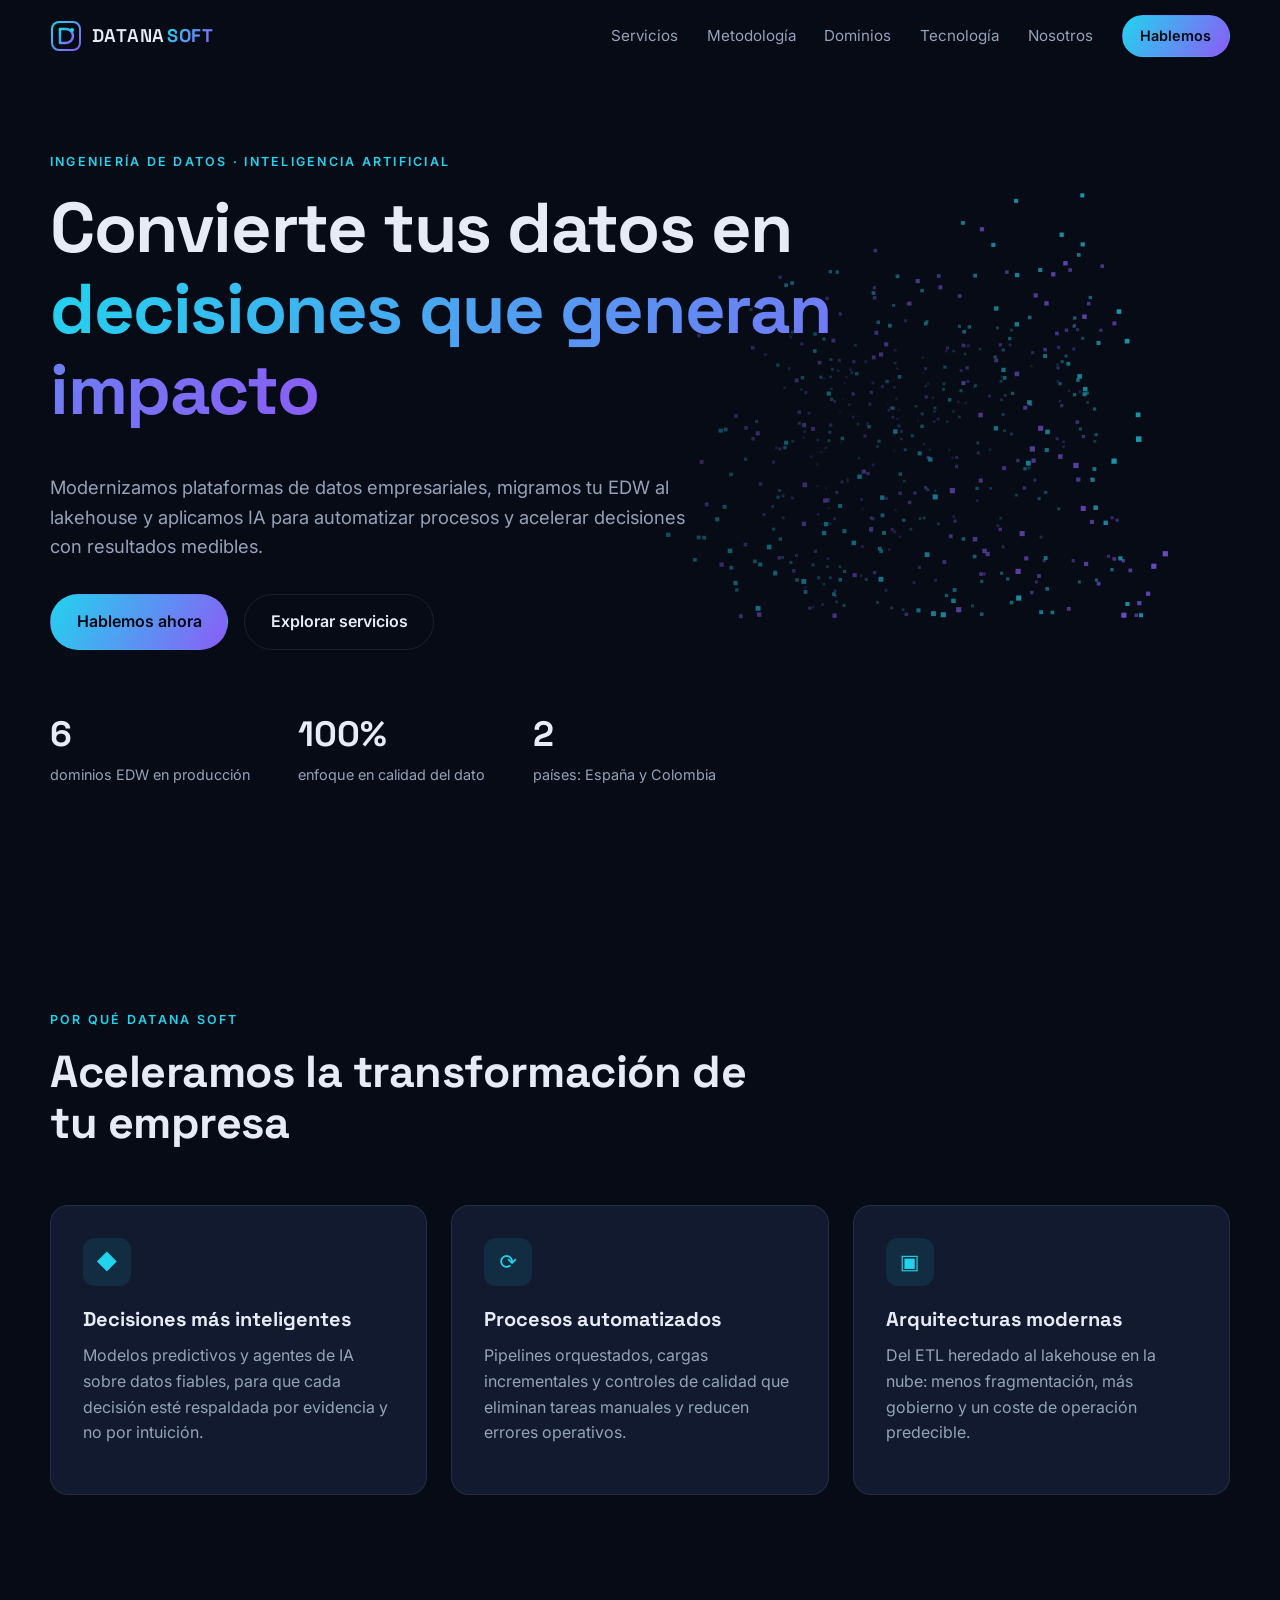
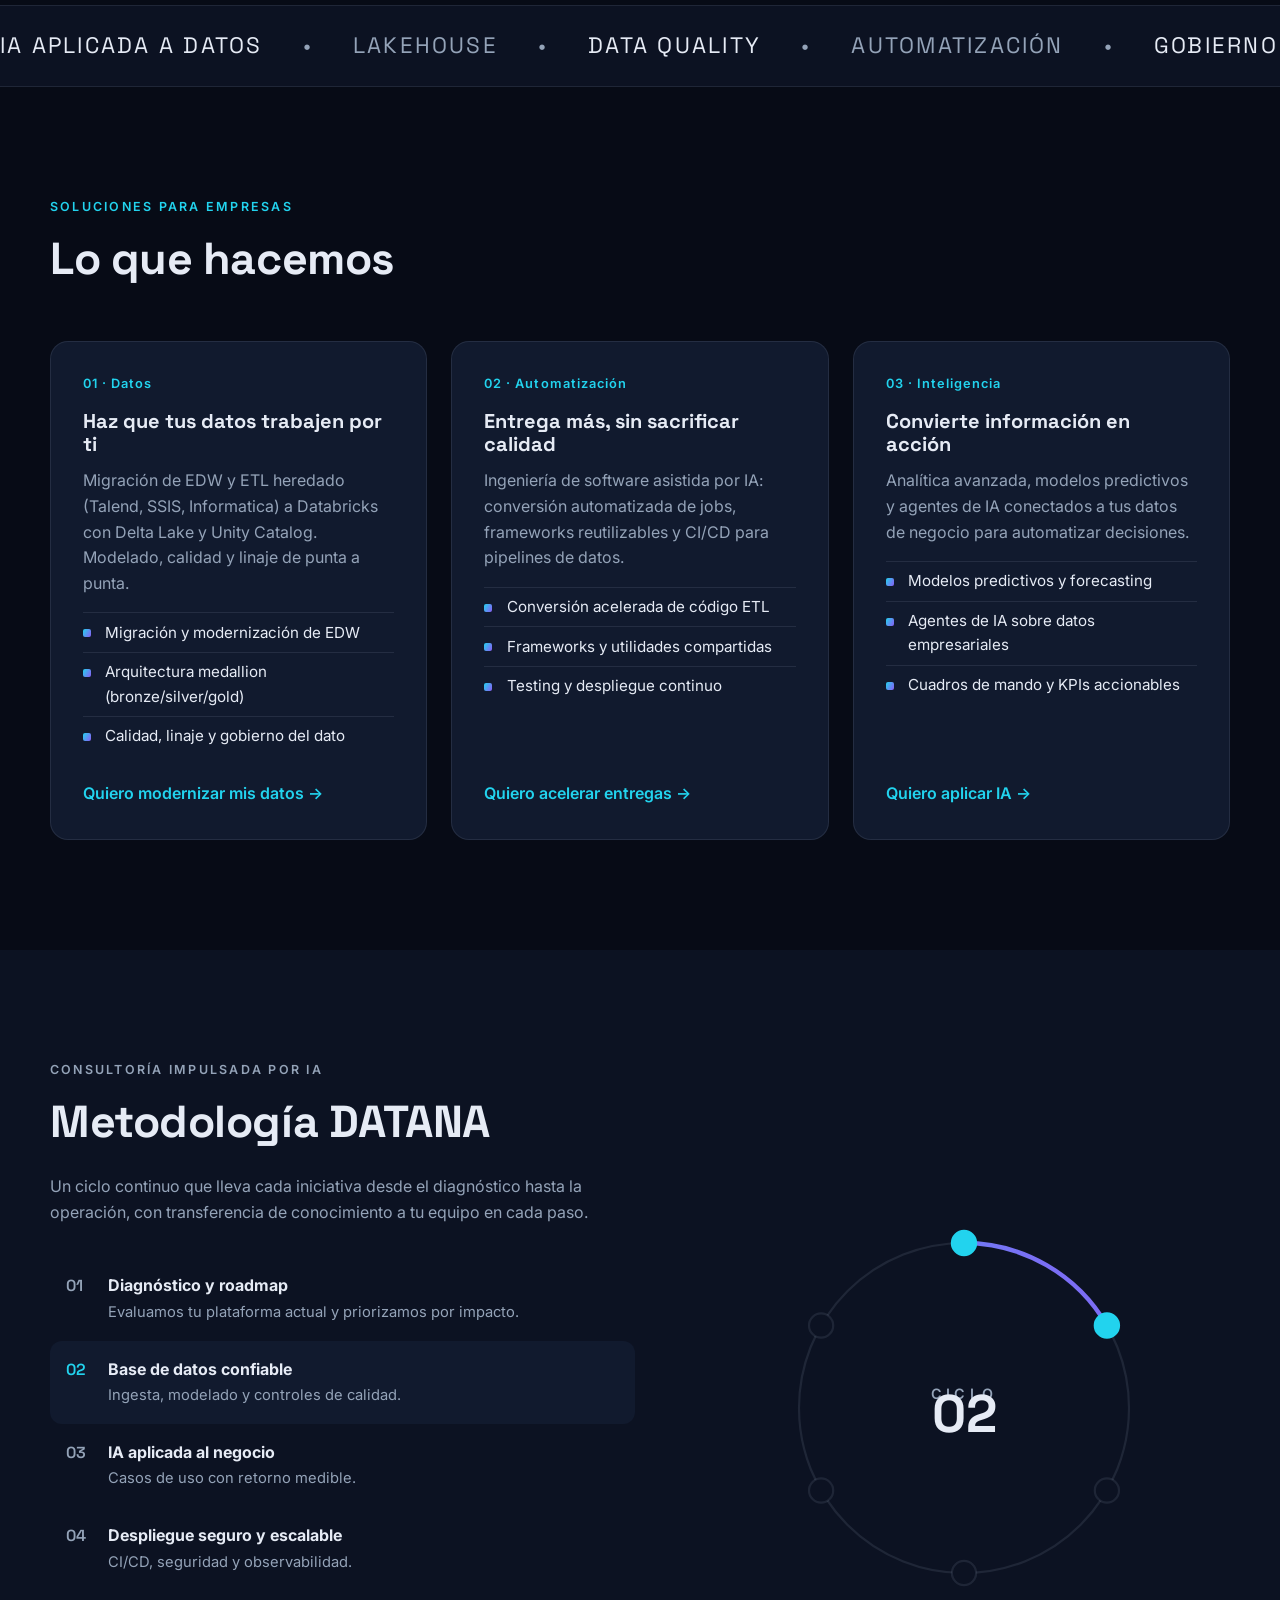
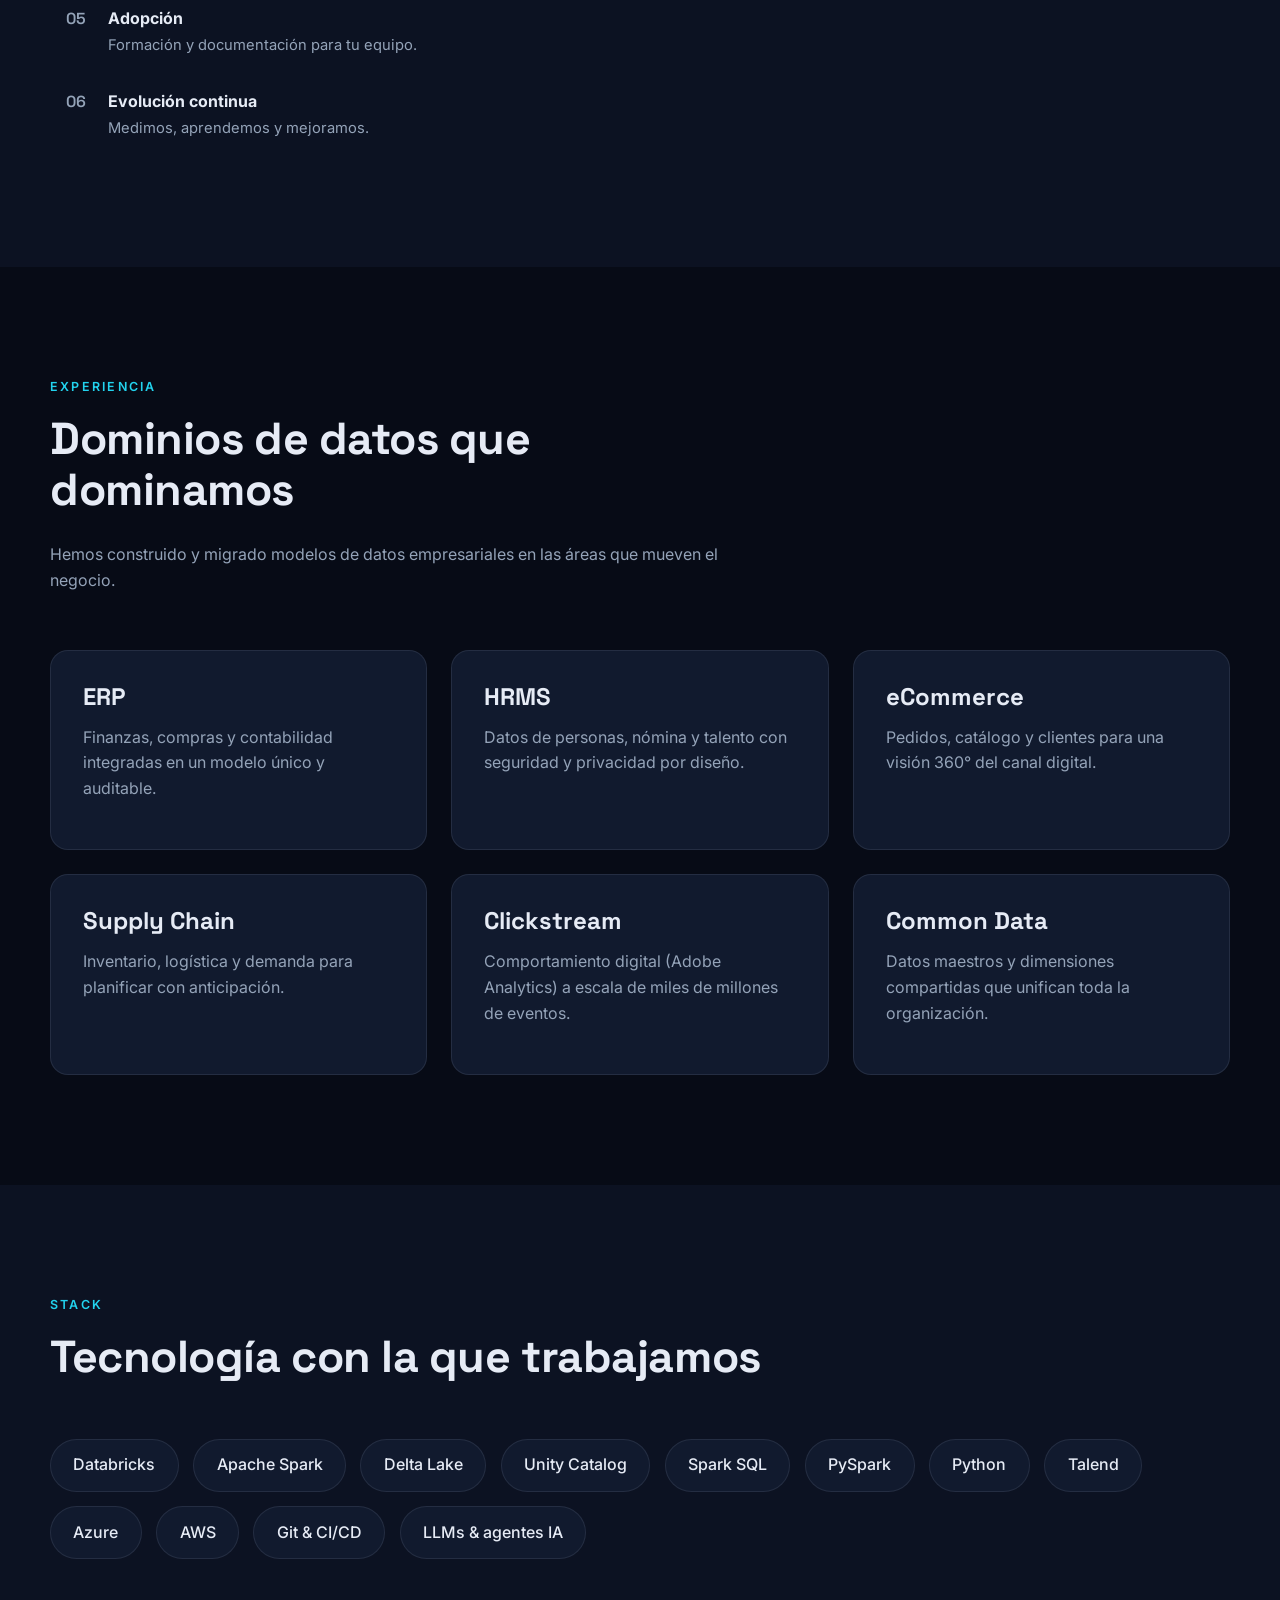
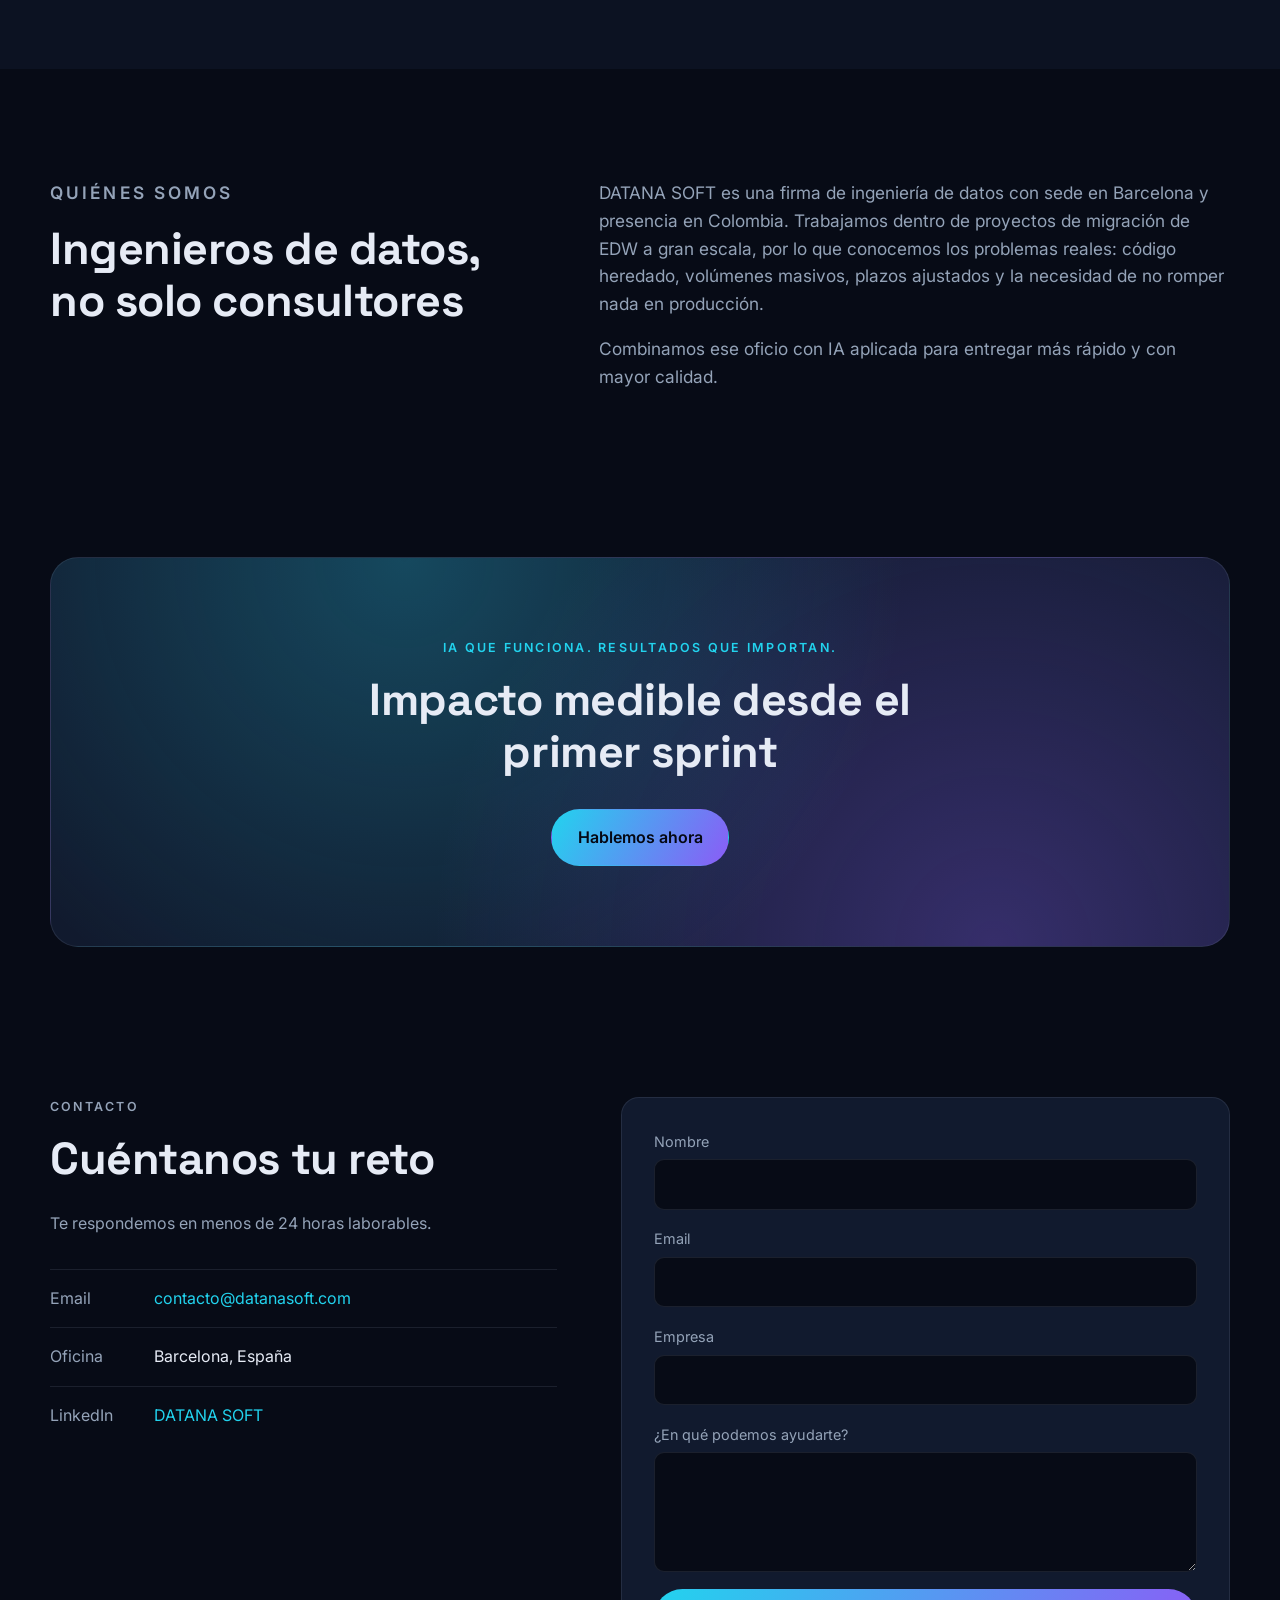
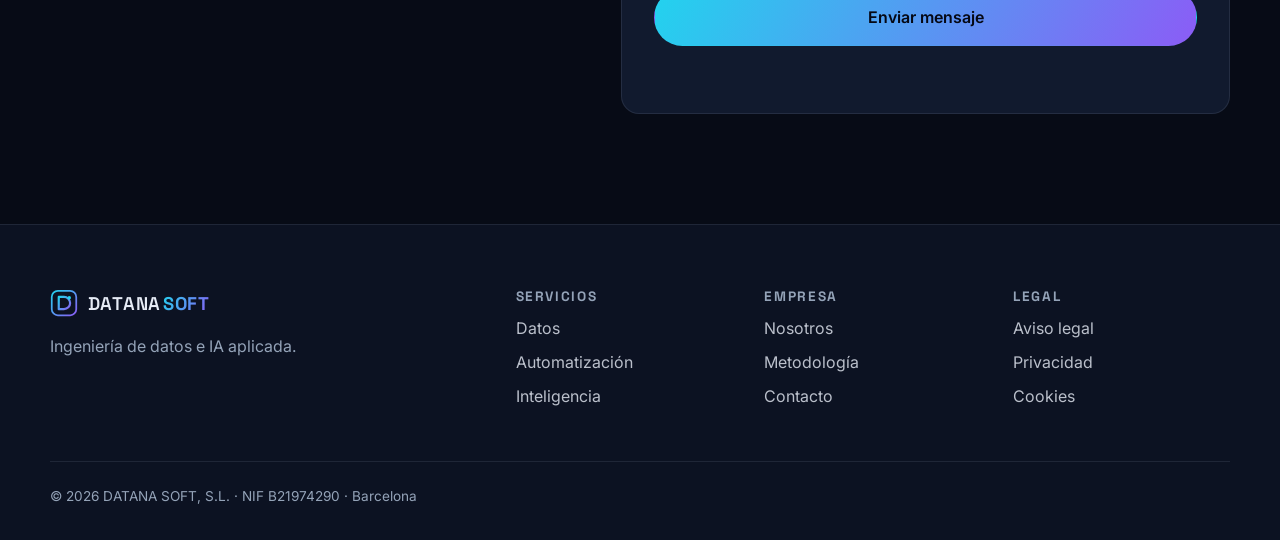
==== index.html @ d0480a1d "Web inicial DATANA SOFT + despliegue a GitHub Pages Co-Authored-By: Claude Opus 5.5 <noreply@anthrop" ====
<!DOCTYPE html>
<html lang="es">
<head>
  <meta charset="UTF-8" />
  <meta name="viewport" content="width=device-width, initial-scale=1.0" />
  <title>DATANA SOFT · Datos e IA que generan impacto</title>
  <meta name="description" content="DATANA SOFT: consultora de ingeniería de datos e inteligencia artificial en Barcelona. Migración de EDW, lakehouse en Databricks, automatización y analítica avanzada." />
  <meta property="og:title" content="DATANA SOFT · Datos e IA que generan impacto" />
  <meta property="og:description" content="Modernizamos tu plataforma de datos y aplicamos IA para decisiones más rápidas y procesos automatizados." />
  <meta property="og:type" content="website" />
  <link rel="icon" href="assets/favicon.svg" type="image/svg+xml" />
  <link rel="preconnect" href="https://fonts.googleapis.com" />
  <link rel="preconnect" href="https://fonts.gstatic.com" crossorigin />
  <link href="https://fonts.googleapis.com/css2?family=Inter:wght@400;500;600&family=Space+Grotesk:wght@500;600;700&display=swap" rel="stylesheet" />
  <link rel="stylesheet" href="styles.css" />
</head>
<body>

  <!-- ============ NAVEGACIÓN ============ -->
  <header class="nav" id="nav">
    <div class="container nav__inner">
      <a href="#inicio" class="logo" aria-label="DATANA SOFT inicio">
        <img src="assets/logo.svg" alt="" width="32" height="32" />
        <span>DATANA<b>SOFT</b></span>
      </a>
      <nav class="nav__links" id="navLinks">
        <a href="#servicios">Servicios</a>
        <a href="#metodologia">Metodología</a>
        <a href="#dominios">Dominios</a>
        <a href="#tecnologia">Tecnología</a>
        <a href="#nosotros">Nosotros</a>
        <a href="#contacto" class="btn btn--primary btn--sm">Hablemos</a>
      </nav>
      <button class="nav__toggle" id="navToggle" aria-label="Abrir menú"><span></span><span></span><span></span></button>
    </div>
  </header>

  <main>
    <!-- ============ HERO ============ -->
    <section class="hero" id="inicio">
      <canvas id="heroCanvas" aria-hidden="true"></canvas>
      <div class="container hero__content">
        <p class="eyebrow">Ingeniería de datos · Inteligencia artificial</p>
        <h1>Convierte tus datos en <span class="grad">decisiones que generan impacto</span></h1>
        <p class="lead">Modernizamos plataformas de datos empresariales, migramos tu EDW al lakehouse y aplicamos IA para automatizar procesos y acelerar decisiones con resultados medibles.</p>
        <div class="hero__ctas">
          <a href="#contacto" class="btn btn--primary">Hablemos ahora</a>
          <a href="#servicios" class="btn btn--ghost">Explorar servicios</a>
        </div>
        <ul class="hero__stats">
          <li><strong data-count="6">0</strong><span>dominios EDW en producción</span></li>
          <li><strong data-count="100" data-suffix="%">0</strong><span>enfoque en calidad del dato</span></li>
          <li><strong data-count="2">0</strong><span>países: España y Colombia</span></li>
        </ul>
      </div>
    </section>

    <!-- ============ PROPUESTA DE VALOR ============ -->
    <section class="section" id="valor">
      <div class="container">
        <div class="section__head reveal">
          <p class="eyebrow">Por qué DATANA SOFT</p>
          <h2>Aceleramos la transformación de tu empresa</h2>
        </div>
        <div class="grid grid--3">
          <article class="card reveal">
            <div class="card__icon">◆</div>
            <h3>Decisiones más inteligentes</h3>
            <p>Modelos predictivos y agentes de IA sobre datos fiables, para que cada decisión esté respaldada por evidencia y no por intuición.</p>
          </article>
          <article class="card reveal">
            <div class="card__icon">⟳</div>
            <h3>Procesos automatizados</h3>
            <p>Pipelines orquestados, cargas incrementales y controles de calidad que eliminan tareas manuales y reducen errores operativos.</p>
          </article>
          <article class="card reveal">
            <div class="card__icon">▣</div>
            <h3>Arquitecturas modernas</h3>
            <p>Del ETL heredado al lakehouse en la nube: menos fragmentación, más gobierno y un coste de operación predecible.</p>
          </article>
        </div>
      </div>
    </section>

    <!-- ============ BANDA ANIMADA ============ -->
    <section class="band" aria-hidden="true">
      <div class="band__track">
        <span>IA APLICADA A DATOS</span><span>•</span><span>LAKEHOUSE</span><span>•</span><span>DATA QUALITY</span><span>•</span><span>AUTOMATIZACIÓN</span><span>•</span><span>GOBIERNO DEL DATO</span><span>•</span>
        <span>IA APLICADA A DATOS</span><span>•</span><span>LAKEHOUSE</span><span>•</span><span>DATA QUALITY</span><span>•</span><span>AUTOMATIZACIÓN</span><span>•</span><span>GOBIERNO DEL DATO</span><span>•</span>
      </div>
    </section>

    <!-- ============ SERVICIOS ============ -->
    <section class="section" id="servicios">
      <div class="container">
        <div class="section__head reveal">
          <p class="eyebrow">Soluciones para empresas</p>
          <h2>Lo que hacemos</h2>
        </div>
        <div class="grid grid--3">
          <article class="service reveal">
            <span class="service__tag">01 · Datos</span>
            <h3>Haz que tus datos trabajen por ti</h3>
            <p>Migración de EDW y ETL heredado (Talend, SSIS, Informatica) a Databricks con Delta Lake y Unity Catalog. Modelado, calidad y linaje de punta a punta.</p>
            <ul>
              <li>Migración y modernización de EDW</li>
              <li>Arquitectura medallion (bronze/silver/gold)</li>
              <li>Calidad, linaje y gobierno del dato</li>
            </ul>
            <a href="#contacto" class="link">Quiero modernizar mis datos →</a>
          </article>
          <article class="service reveal">
            <span class="service__tag">02 · Automatización</span>
            <h3>Entrega más, sin sacrificar calidad</h3>
            <p>Ingeniería de software asistida por IA: conversión automatizada de jobs, frameworks reutilizables y CI/CD para pipelines de datos.</p>
            <ul>
              <li>Conversión acelerada de código ETL</li>
              <li>Frameworks y utilidades compartidas</li>
              <li>Testing y despliegue continuo</li>
            </ul>
            <a href="#contacto" class="link">Quiero acelerar entregas →</a>
          </article>
          <article class="service reveal">
            <span class="service__tag">03 · Inteligencia</span>
            <h3>Convierte información en acción</h3>
            <p>Analítica avanzada, modelos predictivos y agentes de IA conectados a tus datos de negocio para automatizar decisiones.</p>
            <ul>
              <li>Modelos predictivos y forecasting</li>
              <li>Agentes de IA sobre datos empresariales</li>
              <li>Cuadros de mando y KPIs accionables</li>
            </ul>
            <a href="#contacto" class="link">Quiero aplicar IA →</a>
          </article>
        </div>
      </div>
    </section>

    <!-- ============ METODOLOGÍA ============ -->
    <section class="section section--alt" id="metodologia">
      <div class="container method">
        <div class="method__text reveal">
          <p class="eyebrow">Consultoría impulsada por IA</p>
          <h2>Metodología DATANA</h2>
          <p>Un ciclo continuo que lleva cada iniciativa desde el diagnóstico hasta la operación, con transferencia de conocimiento a tu equipo en cada paso.</p>
          <ol class="steps" id="steps">
            <li class="is-active"><b>Diagnóstico y roadmap</b><span>Evaluamos tu plataforma actual y priorizamos por impacto.</span></li>
            <li><b>Base de datos confiable</b><span>Ingesta, modelado y controles de calidad.</span></li>
            <li><b>IA aplicada al negocio</b><span>Casos de uso con retorno medible.</span></li>
            <li><b>Despliegue seguro y escalable</b><span>CI/CD, seguridad y observabilidad.</span></li>
            <li><b>Adopción</b><span>Formación y documentación para tu equipo.</span></li>
            <li><b>Evolución continua</b><span>Medimos, aprendemos y mejoramos.</span></li>
          </ol>
        </div>
        <div class="method__viz reveal" aria-hidden="true">
          <svg viewBox="0 0 400 400" class="cycle" id="cycle">
            <defs>
              <linearGradient id="g1" x1="0" y1="0" x2="1" y2="1">
                <stop offset="0%" stop-color="#22d3ee" /><stop offset="100%" stop-color="#8b5cf6" />
              </linearGradient>
            </defs>
            <circle cx="200" cy="200" r="150" class="cycle__ring" />
            <circle cx="200" cy="200" r="150" class="cycle__progress" id="cycleProgress" />
            <g id="cycleNodes"></g>
            <text x="200" y="192" class="cycle__label">CICLO</text>
            <text x="200" y="222" class="cycle__num" id="cycleNum">01</text>
          </svg>
        </div>
      </div>
    </section>

    <!-- ============ DOMINIOS / INDUSTRIAS ============ -->
    <section class="section" id="dominios">
      <div class="container">
        <div class="section__head reveal">
          <p class="eyebrow">Experiencia</p>
          <h2>Dominios de datos que dominamos</h2>
          <p class="section__sub">Hemos construido y migrado modelos de datos empresariales en las áreas que mueven el negocio.</p>
        </div>
        <div class="grid grid--3 domains">
          <article class="domain reveal"><h3>ERP</h3><p>Finanzas, compras y contabilidad integradas en un modelo único y auditable.</p></article>
          <article class="domain reveal"><h3>HRMS</h3><p>Datos de personas, nómina y talento con seguridad y privacidad por diseño.</p></article>
          <article class="domain reveal"><h3>eCommerce</h3><p>Pedidos, catálogo y clientes para una visión 360° del canal digital.</p></article>
          <article class="domain reveal"><h3>Supply Chain</h3><p>Inventario, logística y demanda para planificar con anticipación.</p></article>
          <article class="domain reveal"><h3>Clickstream</h3><p>Comportamiento digital (Adobe Analytics) a escala de miles de millones de eventos.</p></article>
          <article class="domain reveal"><h3>Common Data</h3><p>Datos maestros y dimensiones compartidas que unifican toda la organización.</p></article>
        </div>
      </div>
    </section>

    <!-- ============ TECNOLOGÍA ============ -->
    <section class="section section--alt" id="tecnologia">
      <div class="container">
        <div class="section__head reveal">
          <p class="eyebrow">Stack</p>
          <h2>Tecnología con la que trabajamos</h2>
        </div>
        <ul class="tech reveal">
          <li>Databricks</li><li>Apache Spark</li><li>Delta Lake</li><li>Unity Catalog</li>
          <li>Spark SQL</li><li>PySpark</li><li>Python</li><li>Talend</li>
          <li>Azure</li><li>AWS</li><li>Git &amp; CI/CD</li><li>LLMs &amp; agentes IA</li>
        </ul>
      </div>
    </section>

    <!-- ============ NOSOTROS ============ -->
    <section class="section" id="nosotros">
      <div class="container about reveal">
        <div>
          <p class="eyebrow">Quiénes somos</p>
          <h2>Ingenieros de datos, no solo consultores</h2>
        </div>
        <div>
          <p>DATANA SOFT es una firma de ingeniería de datos con sede en Barcelona y presencia en Colombia. Trabajamos dentro de proyectos de migración de EDW a gran escala, por lo que conocemos los problemas reales: código heredado, volúmenes masivos, plazos ajustados y la necesidad de no romper nada en producción.</p>
          <p>Combinamos ese oficio con IA aplicada para entregar más rápido y con mayor calidad.</p>
        </div>
      </div>
    </section>

    <!-- ============ CTA FINAL ============ -->
    <section class="cta">
      <div class="container cta__inner reveal">
        <p class="eyebrow">IA que funciona. Resultados que importan.</p>
        <h2>Impacto medible desde el primer sprint</h2>
        <a href="#contacto" class="btn btn--primary">Hablemos ahora</a>
      </div>
    </section>

    <!-- ============ CONTACTO ============ -->
    <section class="section" id="contacto">
      <div class="container contact">
        <div class="reveal">
          <p class="eyebrow">Contacto</p>
          <h2>Cuéntanos tu reto</h2>
          <p>Te respondemos en menos de 24 horas laborables.</p>
          <ul class="contact__info">
            <li><span>Email</span><a href="mailto:contacto@datanasoft.com" id="contactEmail">contacto@datanasoft.com</a></li>
            <li><span>Oficina</span>Barcelona, España</li>
            <li><span>LinkedIn</span><a href="https://www.linkedin.com/" target="_blank" rel="noopener">DATANA SOFT</a></li>
          </ul>
        </div>
        <form class="form reveal" id="contactForm">
          <label>Nombre<input name="nombre" required autocomplete="name" /></label>
          <label>Email<input name="email" type="email" required autocomplete="email" /></label>
          <label>Empresa<input name="empresa" autocomplete="organization" /></label>
          <label>¿En qué podemos ayudarte?<textarea name="mensaje" rows="4" required></textarea></label>
          <button class="btn btn--primary" type="submit">Enviar mensaje</button>
          <p class="form__note" id="formNote"></p>
        </form>
      </div>
    </section>
  </main>

  <!-- ============ FOOTER ============ -->
  <footer class="footer">
    <div class="container footer__grid">
      <div>
        <a href="#inicio" class="logo"><img src="assets/logo.svg" alt="" width="28" height="28" /><span>DATANA<b>SOFT</b></span></a>
        <p class="footer__small">Ingeniería de datos e IA aplicada.</p>
      </div>
      <div>
        <h4>Servicios</h4>
        <a href="#servicios">Datos</a><a href="#servicios">Automatización</a><a href="#servicios">Inteligencia</a>
      </div>
      <div>
        <h4>Empresa</h4>
        <a href="#nosotros">Nosotros</a><a href="#metodologia">Metodología</a><a href="#contacto">Contacto</a>
      </div>
      <div>
        <h4>Legal</h4>
        <a href="legal.html">Aviso legal</a><a href="legal.html#privacidad">Privacidad</a><a href="legal.html#cookies">Cookies</a>
      </div>
    </div>
    <div class="container footer__bottom">
      <span>© <span id="year"></span> DATANA SOFT, S.L. · NIF B21974290 · Barcelona</span>
    </div>
  </footer>

  <script src="script.js"></script>
</body>
</html>
---- styles.css ----
/* =========================================================
   DATANA SOFT — estilos
   Cambia los colores de marca en :root
   ========================================================= */
:root {
  --bg: #070b16;
  --bg-alt: #0c1222;
  --surface: #111a2e;
  --border: rgba(148, 163, 184, 0.14);
  --text: #e6ebf5;
  --muted: #94a3b8;
  --c1: #22d3ee;   /* cian */
  --c2: #8b5cf6;   /* violeta */
  --grad: linear-gradient(120deg, var(--c1), var(--c2));
  --radius: 18px;
  --maxw: 1180px;
  --font: "Inter", system-ui, sans-serif;
  --font-head: "Space Grotesk", "Inter", sans-serif;
}

*, *::before, *::after { box-sizing: border-box; }
html { scroll-behavior: smooth; }
body {
  margin: 0;
  font-family: var(--font);
  background: var(--bg);
  color: var(--text);
  line-height: 1.6;
  -webkit-font-smoothing: antialiased;
}
img { max-width: 100%; display: block; }
a { color: inherit; text-decoration: none; }
h1, h2, h3, h4 { font-family: var(--font-head); line-height: 1.15; margin: 0 0 .6em; }
h1 { font-size: clamp(2.4rem, 5.5vw, 4.4rem); letter-spacing: -0.02em; }
h2 { font-size: clamp(1.8rem, 3.6vw, 2.8rem); letter-spacing: -0.01em; }
h3 { font-size: 1.25rem; }
p { margin: 0 0 1em; }

.container { width: min(100% - 2.5rem, var(--maxw)); margin-inline: auto; }
.grad { background: var(--grad); -webkit-background-clip: text; background-clip: text; color: transparent; }
.eyebrow {
  text-transform: uppercase; letter-spacing: .18em; font-size: .78rem;
  font-weight: 600; color: var(--c1); margin-bottom: 1rem;
}
.lead { font-size: 1.15rem; color: var(--muted); max-width: 640px; }

/* ---------- Botones ---------- */
.btn {
  display: inline-flex; align-items: center; justify-content: center;
  padding: .9rem 1.6rem; border-radius: 999px; font-weight: 600;
  border: 1px solid transparent; cursor: pointer; font: inherit; font-weight: 600;
  transition: transform .2s, box-shadow .2s, background .2s;
}
.btn--primary { background: var(--grad); color: #050814; }
.btn--primary:hover { transform: translateY(-2px); box-shadow: 0 10px 30px -8px rgba(34, 211, 238, .55); }
.btn--ghost { border-color: var(--border); color: var(--text); }
.btn--ghost:hover { border-color: var(--c1); }
.btn--sm { padding: .55rem 1.1rem; font-size: .9rem; }

/* ---------- Navegación ---------- */
.nav {
  position: fixed; inset: 0 0 auto; z-index: 50;
  transition: background .3s, border-color .3s;
  border-bottom: 1px solid transparent;
}
.nav.is-scrolled { background: rgba(7, 11, 22, .82); backdrop-filter: blur(14px); border-color: var(--border); }
.nav__inner { display: flex; align-items: center; justify-content: space-between; height: 72px; }
.logo { display: flex; align-items: center; gap: .6rem; font-family: var(--font-head); font-weight: 600; font-size: 1.15rem; letter-spacing: .04em; }
.logo b { background: var(--grad); -webkit-background-clip: text; background-clip: text; color: transparent; margin-left: 2px; }
.nav__links { display: flex; align-items: center; gap: 1.8rem; font-size: .95rem; }
.nav__links a:not(.btn) { color: var(--muted); transition: color .2s; }
.nav__links a:not(.btn):hover { color: var(--text); }
.nav__toggle { display: none; background: none; border: 0; cursor: pointer; padding: 8px; }
.nav__toggle span { display: block; width: 22px; height: 2px; background: var(--text); margin: 5px 0; transition: .3s; }

/* ---------- Hero ---------- */
.hero { position: relative; min-height: 100vh; display: flex; align-items: center; overflow: hidden; padding: 120px 0 80px; }
#heroCanvas { position: absolute; inset: 0; width: 100%; height: 100%; }
.hero::after {
  content: ""; position: absolute; inset: 0; pointer-events: none;
  background: radial-gradient(ellipse at 20% 50%, rgba(7,11,22,.9) 0%, rgba(7,11,22,.4) 55%, transparent 80%);
}
.hero__content { position: relative; z-index: 2; }
.hero h1 { max-width: 820px; }
.hero__ctas { display: flex; gap: 1rem; flex-wrap: wrap; margin: 2rem 0 3.5rem; }
.hero__stats { list-style: none; padding: 0; margin: 0; display: flex; gap: 3rem; flex-wrap: wrap; }
.hero__stats strong { display: block; font-family: var(--font-head); font-size: 2.2rem; }
.hero__stats span { color: var(--muted); font-size: .9rem; }

/* ---------- Secciones ---------- */
.section { padding: 110px 0; }
.section--alt { background: var(--bg-alt); }
.section__head { max-width: 720px; margin-bottom: 3.5rem; }
.section__sub { color: var(--muted); }
.grid { display: grid; gap: 1.5rem; }
.grid--3 { grid-template-columns: repeat(3, 1fr); }

.card, .service, .domain {
  background: var(--surface); border: 1px solid var(--border); border-radius: var(--radius);
  padding: 2rem; transition: transform .3s, border-color .3s;
}
.card:hover, .service:hover, .domain:hover { transform: translateY(-4px); border-color: rgba(34, 211, 238, .4); }
.card p, .service p, .domain p { color: var(--muted); }
.card__icon {
  width: 48px; height: 48px; border-radius: 12px; display: grid; place-items: center;
  background: rgba(34, 211, 238, .1); color: var(--c1); font-size: 1.3rem; margin-bottom: 1.4rem;
}
.service { display: flex; flex-direction: column; }
.service__tag { font-size: .8rem; color: var(--c1); font-weight: 600; letter-spacing: .08em; margin-bottom: 1rem; }
.service ul { padding: 0; margin: 0 0 1.6rem; list-style: none; }
.service li { padding: .45rem 0 .45rem 1.4rem; position: relative; font-size: .95rem; border-top: 1px solid var(--border); }
.service li::before { content: ""; position: absolute; left: 0; top: 1rem; width: 8px; height: 8px; border-radius: 2px; background: var(--grad); }
.link { margin-top: auto; color: var(--c1); font-weight: 600; }
.link:hover { text-decoration: underline; }

.domain h3 { font-size: 1.5rem; }
.domain { position: relative; overflow: hidden; }
.domain::before {
  content: ""; position: absolute; inset: 0 0 auto; height: 3px; background: var(--grad);
  transform: scaleX(0); transform-origin: left; transition: transform .4s;
}
.domain:hover::before { transform: scaleX(1); }

/* ---------- Banda ---------- */
.band { border-block: 1px solid var(--border); overflow: hidden; padding: 1.4rem 0; background: var(--bg-alt); }
.band__track { display: flex; gap: 2.5rem; width: max-content; animation: marquee 30s linear infinite; font-family: var(--font-head); font-size: 1.4rem; letter-spacing: .1em; color: var(--muted); white-space: nowrap; }
.band__track span:nth-child(4n+1) { color: var(--text); }
@keyframes marquee { to { transform: translateX(-50%); } }

/* ---------- Metodología ---------- */
.method { display: grid; grid-template-columns: 1.1fr 1fr; gap: 4rem; align-items: center; }
.method__text > p { color: var(--muted); }
.steps { list-style: none; padding: 0; margin: 2rem 0 0; counter-reset: s; }
.steps li {
  counter-increment: s; padding: 1rem 1rem 1rem 3.6rem; position: relative; border-radius: 12px;
  transition: background .4s; cursor: pointer;
}
.steps li::before {
  content: counter(s, decimal-leading-zero); position: absolute; left: 1rem; top: 1rem;
  font-family: var(--font-head); color: var(--muted); font-weight: 600; transition: color .4s;
}
.steps li b { display: block; }
.steps li span { color: var(--muted); font-size: .92rem; }
.steps li.is-active { background: var(--surface); }
.steps li.is-active::before { color: var(--c1); }
.cycle { width: 100%; max-width: 440px; margin-inline: auto; display: block; }
.cycle__ring { fill: none; stroke: var(--border); stroke-width: 2; }
.cycle__progress {
  fill: none; stroke: url(#g1); stroke-width: 4; stroke-linecap: round;
  transform: rotate(-90deg); transform-origin: 200px 200px;
  stroke-dasharray: 942.5; stroke-dashoffset: 942.5; transition: stroke-dashoffset .9s ease;
}
.cycle__node { fill: var(--bg-alt); stroke: var(--border); stroke-width: 2; transition: fill .4s, stroke .4s; }
.cycle__node.is-on { fill: var(--c1); stroke: var(--c1); }
.cycle__label { fill: var(--muted); font: 600 13px var(--font); letter-spacing: .3em; text-anchor: middle; }
.cycle__num { fill: var(--text); font: 700 48px var(--font-head); text-anchor: middle; }

/* ---------- Tecnología ---------- */
.tech { list-style: none; padding: 0; margin: 0; display: flex; flex-wrap: wrap; gap: .9rem; }
.tech li {
  padding: .8rem 1.4rem; border: 1px solid var(--border); border-radius: 999px; background: var(--surface);
  font-weight: 500; transition: border-color .3s, color .3s;
}
.tech li:hover { border-color: var(--c2); color: #c4b5fd; }

/* ---------- Nosotros ---------- */
.about { display: grid; grid-template-columns: 1fr 1.3fr; gap: 4rem; }
.about p { color: var(--muted); font-size: 1.08rem; }

/* ---------- CTA ---------- */
.cta { padding: 40px 0; }
.cta__inner {
  text-align: center; padding: 5rem 2rem; border-radius: 28px; position: relative; overflow: hidden;
  background: radial-gradient(circle at 30% 0%, rgba(34,211,238,.25), transparent 55%),
              radial-gradient(circle at 80% 100%, rgba(139,92,246,.3), transparent 55%), var(--surface);
  border: 1px solid var(--border);
}
.cta__inner h2 { max-width: 680px; margin: 0 auto 2rem; }

/* ---------- Contacto ---------- */
.contact { display: grid; grid-template-columns: 1fr 1.2fr; gap: 4rem; }
.contact > div > p { color: var(--muted); }
.contact__info { list-style: none; padding: 0; margin: 2rem 0 0; }
.contact__info li { padding: 1rem 0; border-top: 1px solid var(--border); display: flex; gap: 1.5rem; }
.contact__info span { color: var(--muted); width: 80px; flex-shrink: 0; }
.contact__info a { color: var(--c1); }
.form { display: grid; gap: 1.1rem; background: var(--surface); padding: 2rem; border-radius: var(--radius); border: 1px solid var(--border); }
.form label { display: grid; gap: .4rem; font-size: .9rem; color: var(--muted); }
.form input, .form textarea {
  font: inherit; color: var(--text); background: var(--bg); border: 1px solid var(--border);
  border-radius: 10px; padding: .8rem 1rem; resize: vertical; transition: border-color .2s;
}
.form input:focus, .form textarea:focus { outline: none; border-color: var(--c1); }
.form__note { margin: 0; font-size: .9rem; color: var(--c1); min-height: 1.2em; }

/* ---------- Footer ---------- */
.footer { border-top: 1px solid var(--border); padding: 4rem 0 2rem; background: var(--bg-alt); }
.footer__grid { display: grid; grid-template-columns: 2fr 1fr 1fr 1fr; gap: 2rem; }
.footer h4 { font-size: .85rem; text-transform: uppercase; letter-spacing: .12em; color: var(--muted); }
.footer__grid a:not(.logo) { display: block; padding: .25rem 0; color: var(--text); opacity: .8; }
.footer__grid a:not(.logo):hover { opacity: 1; color: var(--c1); }
.footer__small { color: var(--muted); margin-top: 1rem; }
.footer__bottom { margin-top: 3rem; padding-top: 1.5rem; border-top: 1px solid var(--border); color: var(--muted); font-size: .85rem; }

/* ---------- Página legal ---------- */
.legal { padding: 140px 0 80px; max-width: 820px; }
.legal h2 { font-size: 1.6rem; margin-top: 2.5rem; }
.legal p, .legal li { color: var(--muted); }

/* ---------- Animación de aparición ---------- */
.reveal { opacity: 0; transform: translateY(28px); transition: opacity .8s ease, transform .8s ease; }
.reveal.is-visible { opacity: 1; transform: none; }

/* ---------- Responsive ---------- */
@media (max-width: 960px) {
  .grid--3 { grid-template-columns: 1fr 1fr; }
  .method, .about, .contact { grid-template-columns: 1fr; gap: 2.5rem; }
  .footer__grid { grid-template-columns: 1fr 1fr; }
}
@media (max-width: 760px) {
  .grid--3 { grid-template-columns: 1fr; }
  .section { padding: 80px 0; }
  .nav__toggle { display: block; }
  .nav__links {
    position: fixed; inset: 72px 0 auto; flex-direction: column; gap: 0; padding: 1rem 1.25rem 1.5rem;
    background: rgba(7, 11, 22, .97); border-bottom: 1px solid var(--border);
    transform: translateY(-120%); transition: transform .35s;
  }
  .nav__links.is-open { transform: none; }
  .nav__links a { padding: .9rem 0; width: 100%; }
  .nav__links .btn { margin-top: .6rem; }
  .hero__stats { gap: 1.8rem; }
}
@media (prefers-reduced-motion: reduce) {
  *, *::before, *::after { animation: none !important; transition: none !important; }
  .reveal { opacity: 1; transform: none; }
}
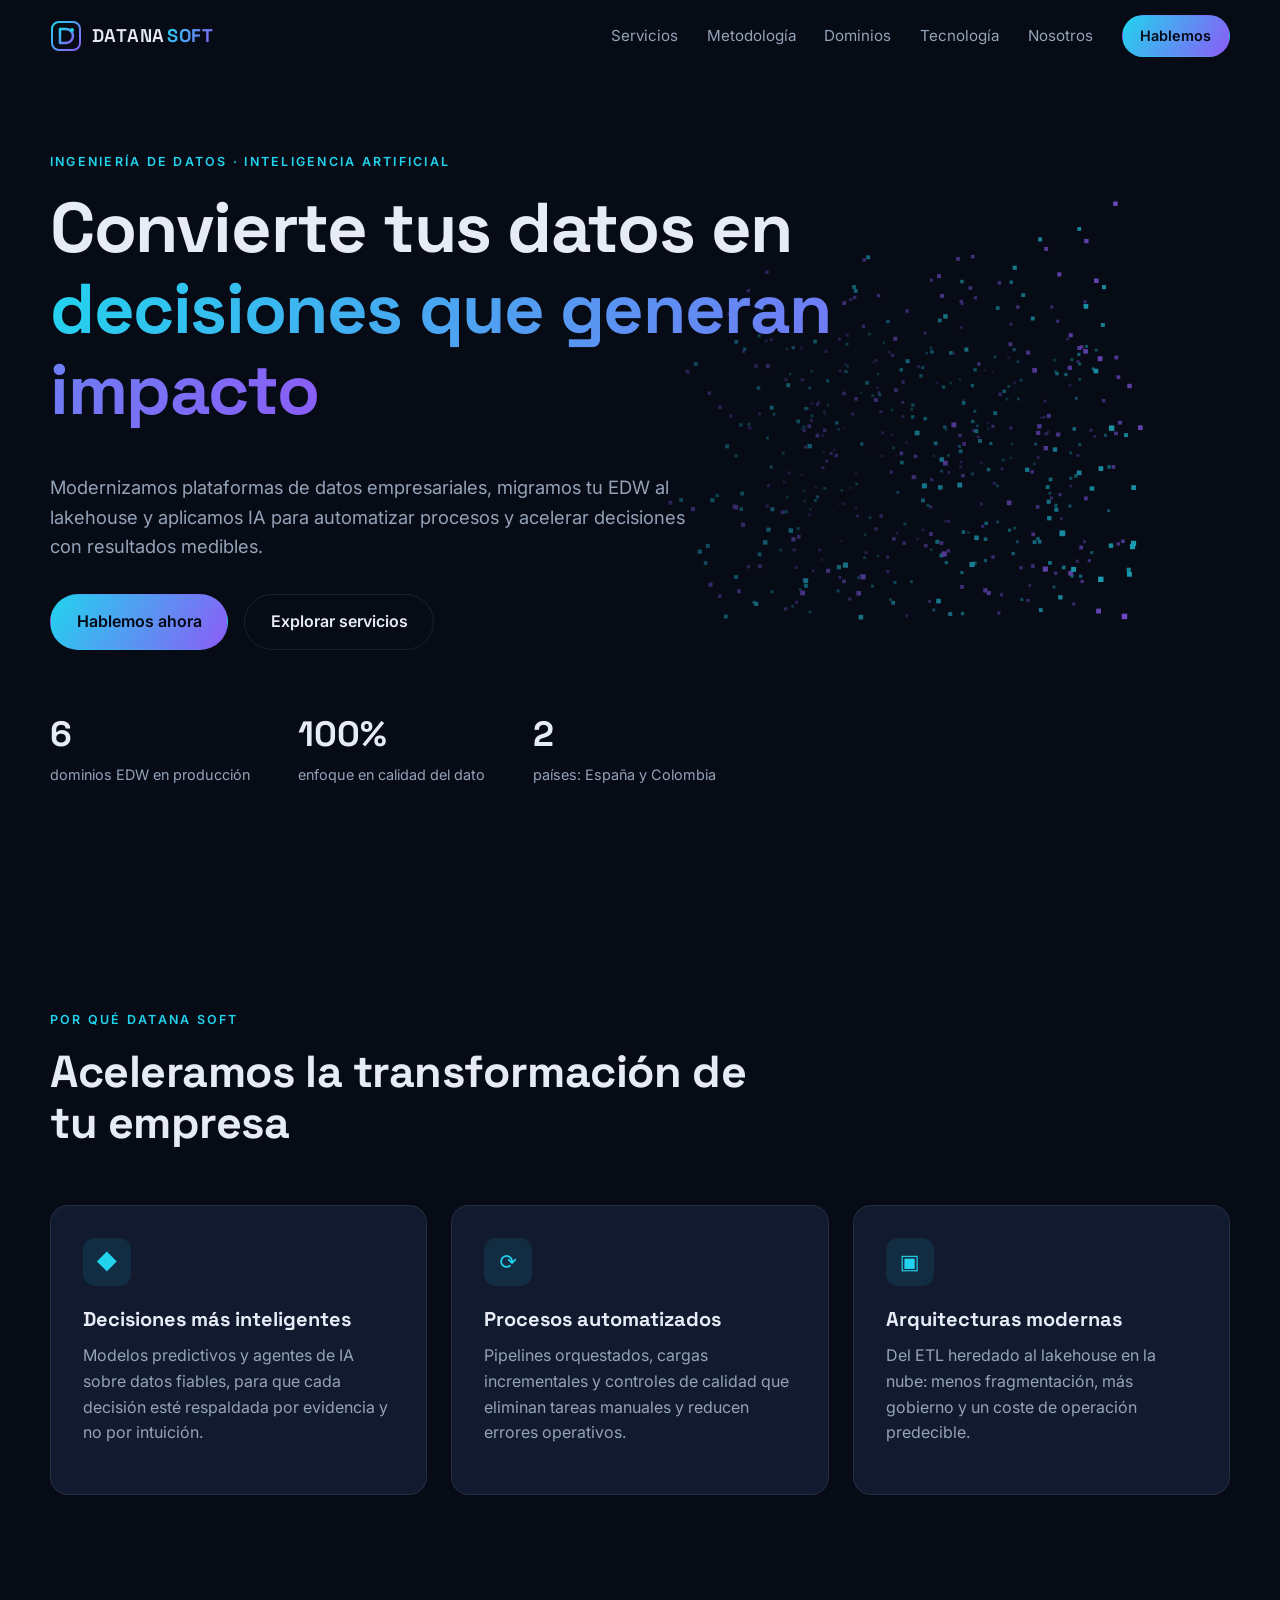
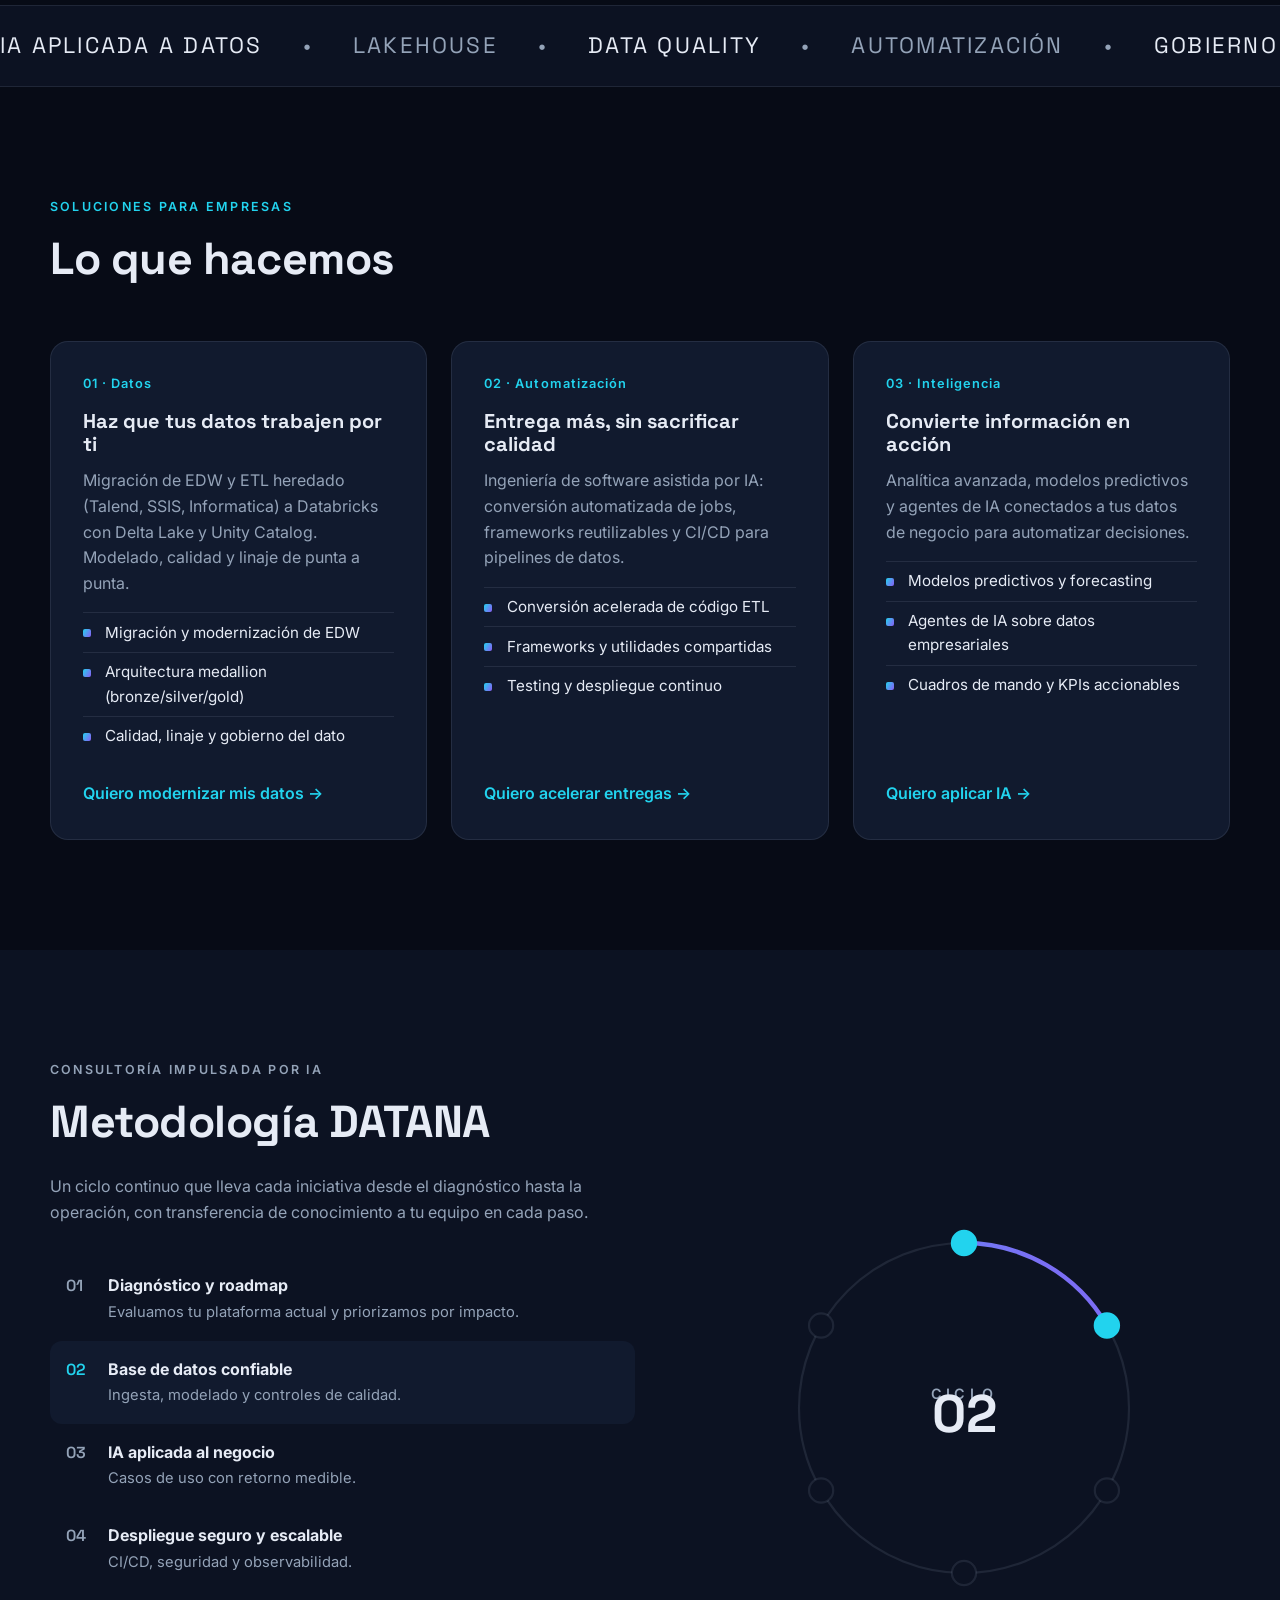
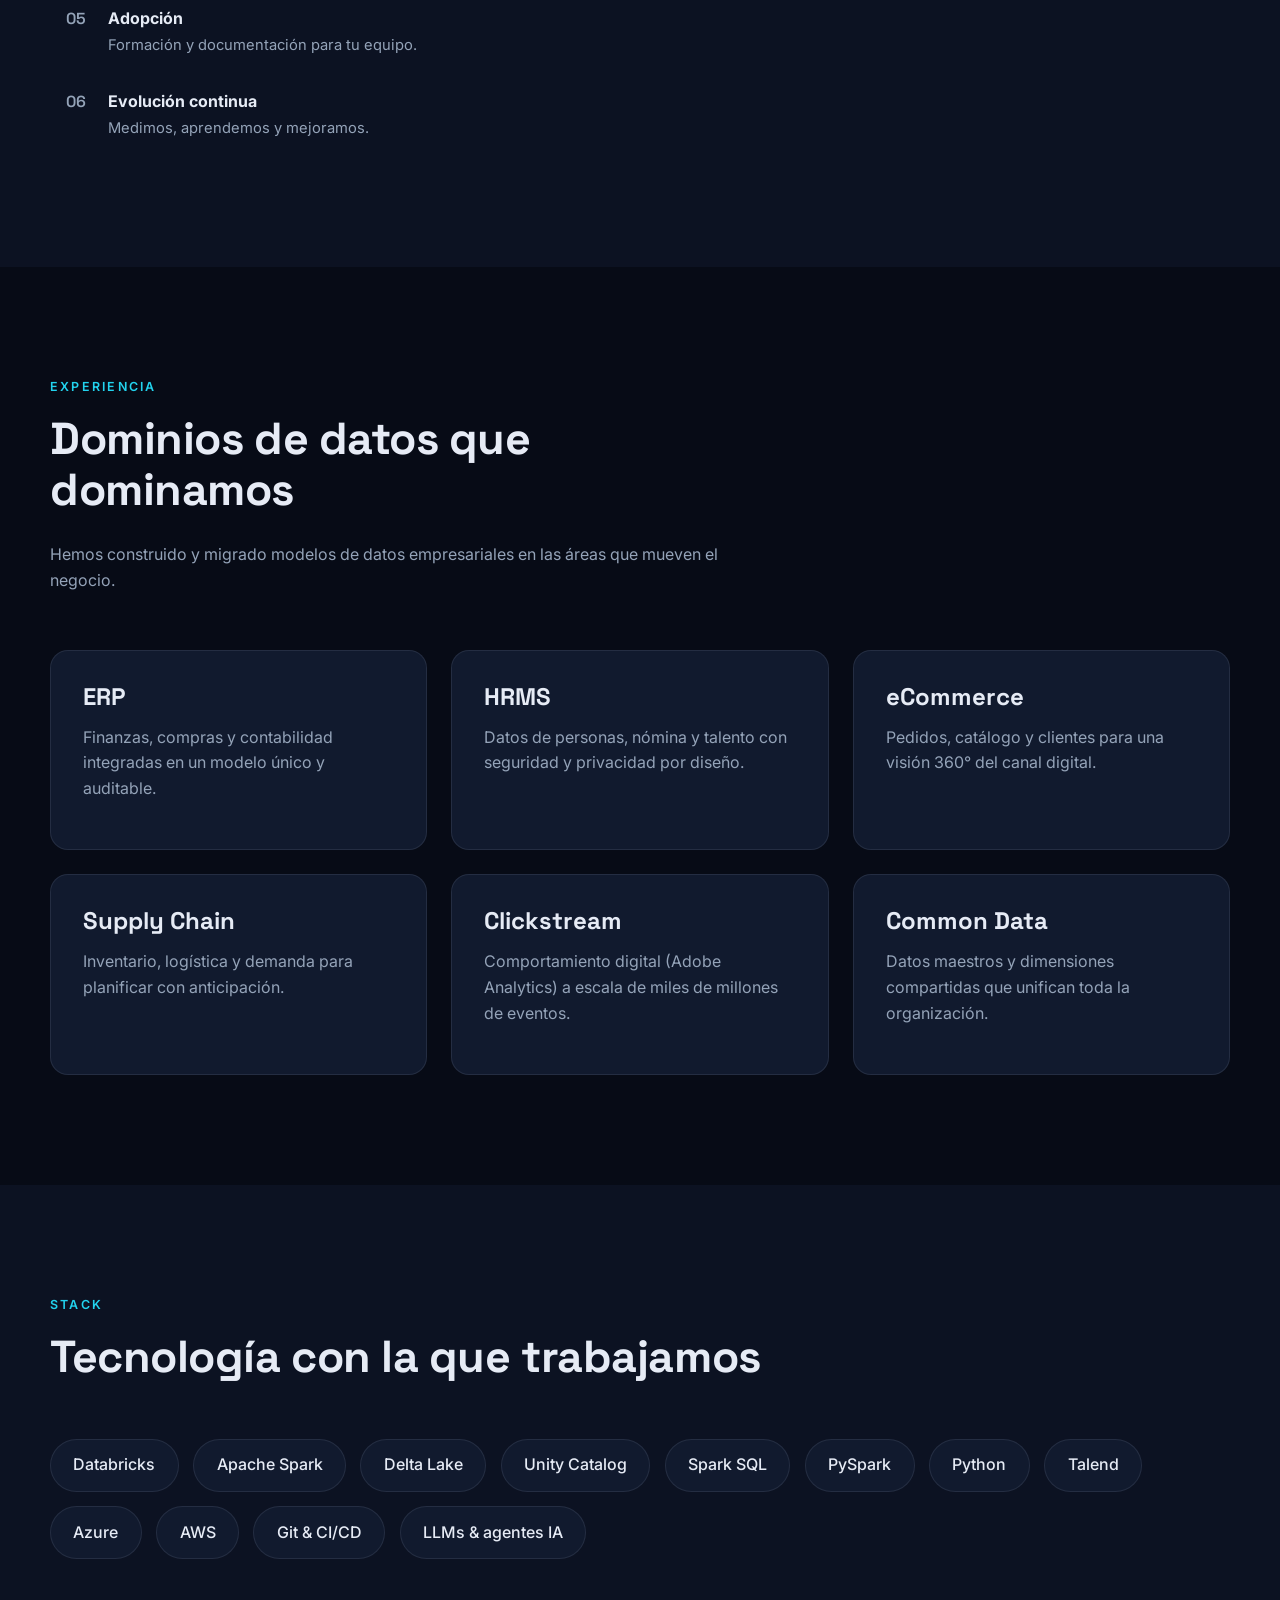
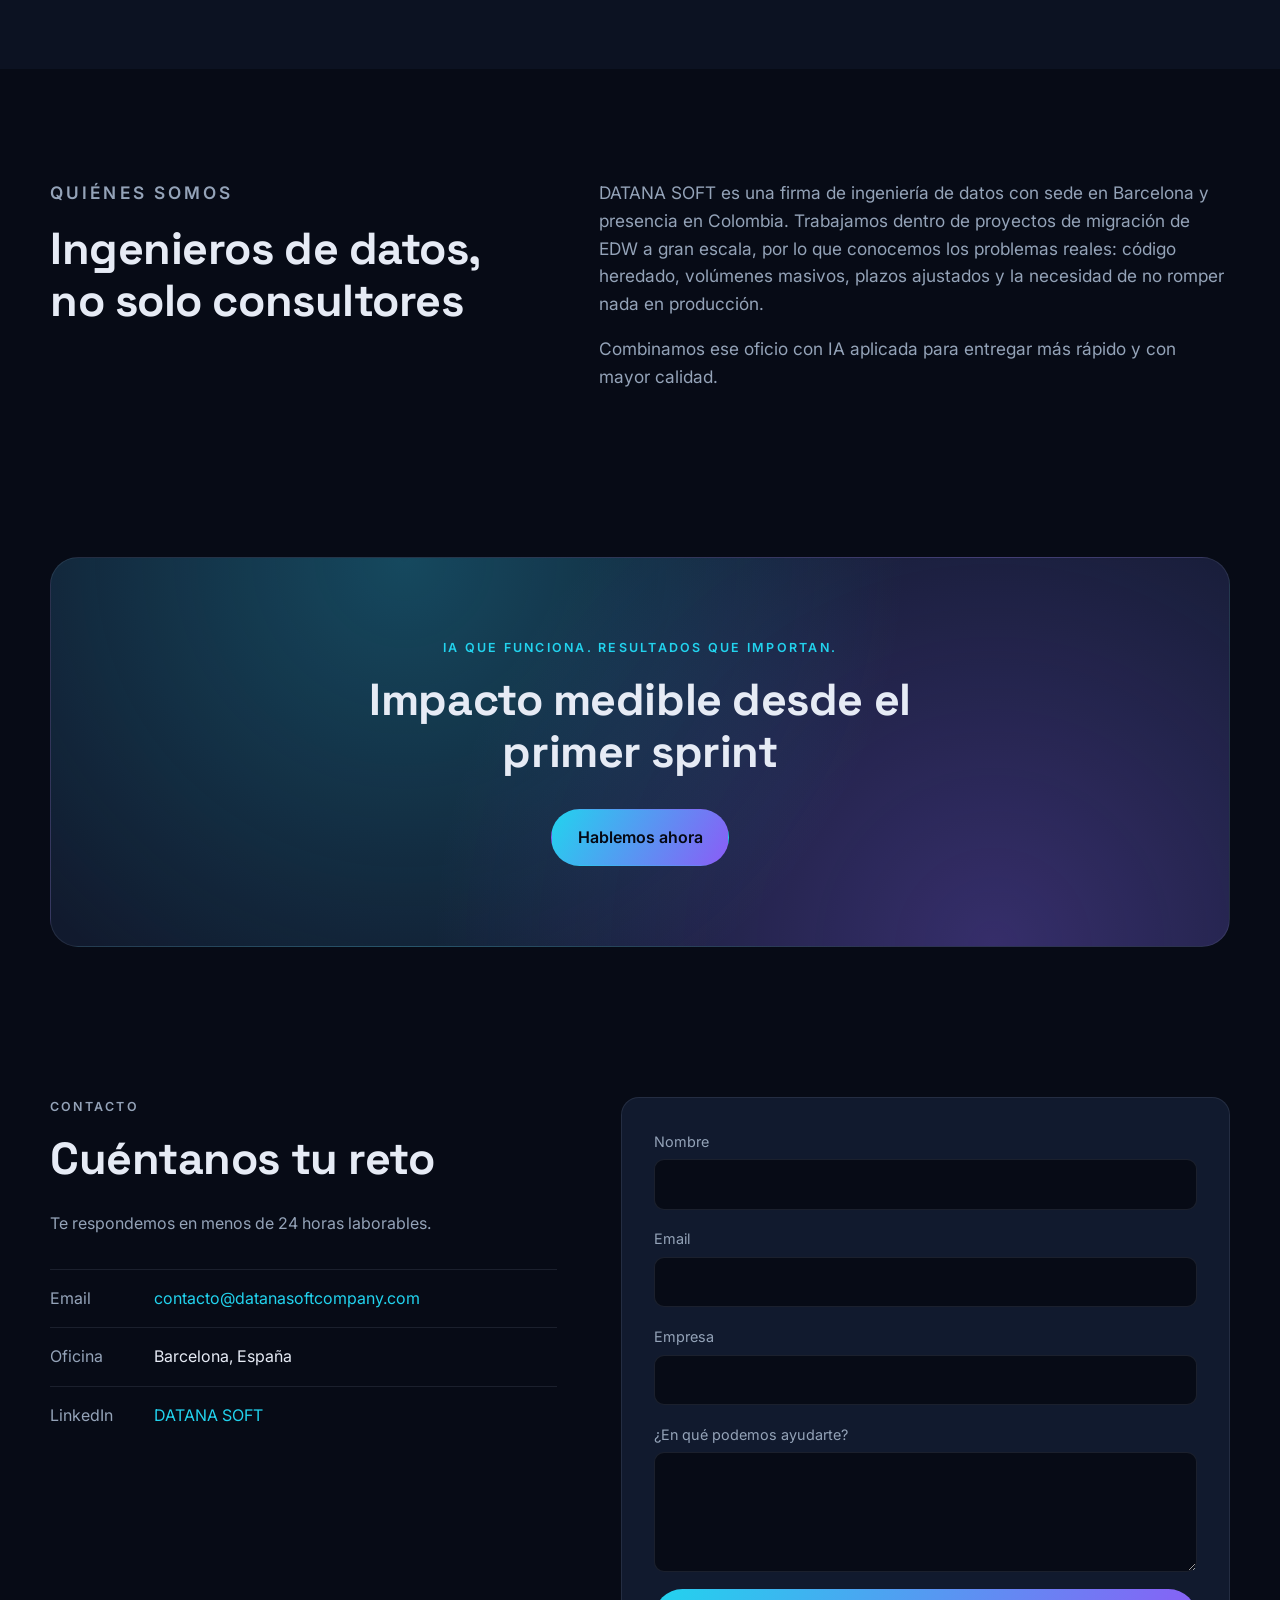
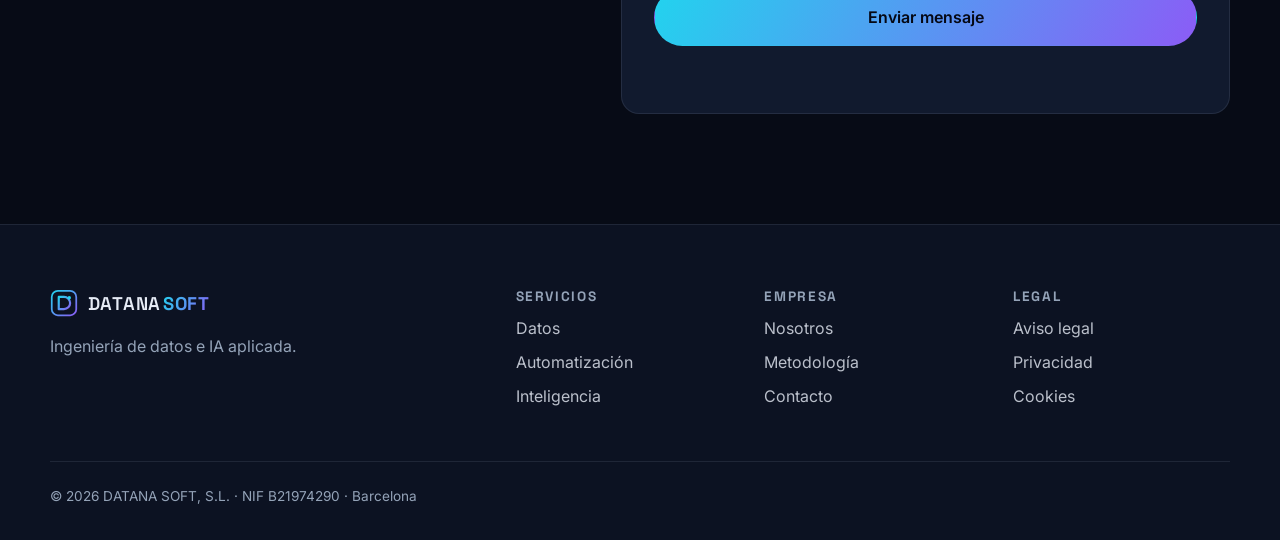
==== commit 29e6320b: "Dominio datanasoftcompany.com y correo de contacto Co-Authored-By: Claude Opus 5.5 <noreply@anthropi" ====
--- a/index.html
+++ b/index.html
@@ -8,6 +8,8 @@
   <meta property="og:title" content="DATANA SOFT · Datos e IA que generan impacto" />
   <meta property="og:description" content="Modernizamos tu plataforma de datos y aplicamos IA para decisiones más rápidas y procesos automatizados." />
   <meta property="og:type" content="website" />
+  <meta property="og:url" content="https://datanasoftcompany.com/" />
+  <link rel="canonical" href="https://datanasoftcompany.com/" />
   <link rel="icon" href="assets/favicon.svg" type="image/svg+xml" />
   <link rel="preconnect" href="https://fonts.googleapis.com" />
   <link rel="preconnect" href="https://fonts.gstatic.com" crossorigin />
@@ -233,7 +235,7 @@
           <h2>Cuéntanos tu reto</h2>
           <p>Te respondemos en menos de 24 horas laborables.</p>
           <ul class="contact__info">
-            <li><span>Email</span><a href="mailto:contacto@datanasoft.com" id="contactEmail">contacto@datanasoft.com</a></li>
+            <li><span>Email</span><a href="mailto:contacto@datanasoftcompany.com" id="contactEmail">contacto@datanasoftcompany.com</a></li>
             <li><span>Oficina</span>Barcelona, España</li>
             <li><span>LinkedIn</span><a href="https://www.linkedin.com/" target="_blank" rel="noopener">DATANA SOFT</a></li>
           </ul>
